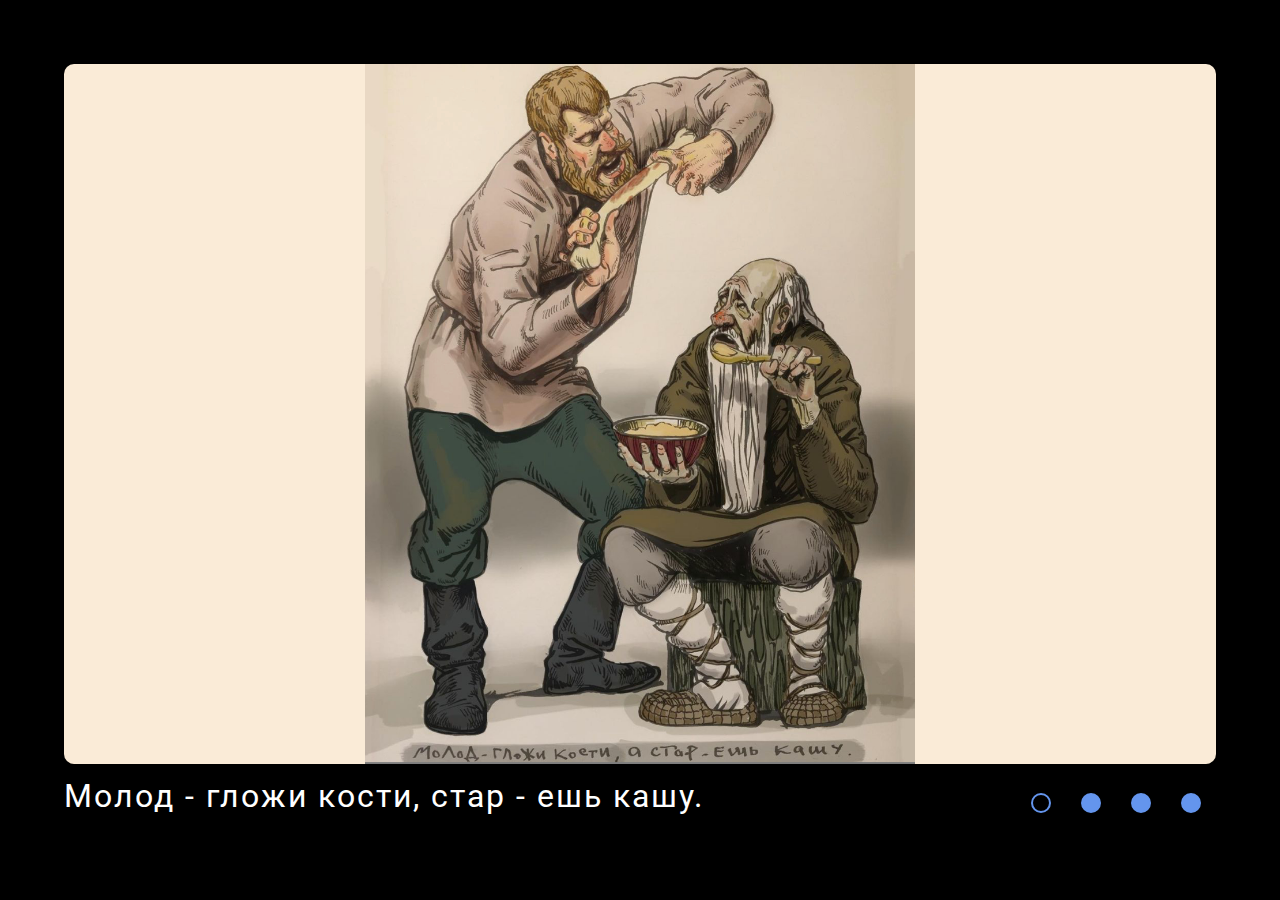
==== index.html @ d12efa88 "feat: add first slide" ====
<!DOCTYPE html>
<html lang="en">
<head>
  <meta charset="UTF-8">
  <meta http-equiv="X-UA-Compatible" content="IE=edge">
  <meta name="viewport" content="width=device-width, initial-scale=1.0">
  <link rel="preconnect" href="https://fonts.googleapis.com">
  <link rel="preconnect" href="https://fonts.gstatic.com" crossorigin>
  <link href="https://fonts.googleapis.com/css2?family=Roboto:wght@100;300;500;700&display=swap" rel="stylesheet">
  <link href="https://fonts.googleapis.com/css2?family=Forum&display=swap" rel="stylesheet">
  <link rel="stylesheet" href="reset.css">
  <link rel="stylesheet" href="style.css">
  <title>Russian Proverbs by Alexander Ryzhkin</title>
</head>
<body>
  <main class="mem-slider">
    <div class="mem-slider-container" id="mem-container">
      <div class="photo-container" id="photo-container">
        <img class="illustration active" src="assets/mem-slider-0.png">
        <img class="illustration" src="assets/mem-slider-1.png">
        <img class="illustration" src="assets/mem-slider-2.png">
        <img class="illustration" src="assets/mem-slider-3.png">
      </div>
      <div class="mems-and-bullets">
        <div class="mems">
          <div class="mem active" id="active-mem">
            <p class="mem-text">Молод - гложи кости, стар - ешь кашу.</p>
          </div>
          <div class="mem"></div>
          <div class="mem"></div>
          <div class="mem"></div>
        </div>
        <div class="slider-bullets">
          <div class="slider-bullet active" id="active-bullet"></div>
          <div class="slider-bullet"></div>
          <div class="slider-bullet"></div>
          <div class="slider-bullet"></div>
        </div>
      </div>
    </div> 
         
  </main>
</body>
</html>
---- style.css ----
html {
  scroll-behavior: smooth;  
  box-sizing: border-box;
}

body {
  font-family: "Roboto", "Georgia", "serif";
  font-weight: lighter;
  line-height: 130%;
}

*, *::before, *::after {
  box-sizing: inherit;
}

html, 
body {
    overflow-x: hidden; 
}

main {
  width: 100%;
  height: 100vh;
  padding-top: 4rem;
  display: flex;
  flex-direction: column;
  /* justify-content: center; */
  background-color: black;
  overflow: hidden;
}
.mem-slider-container {
  width: 100%;
  margin: 0 auto;
  display: flex; 
  flex-direction: column;
  justify-content: center;
  align-items: center;
}
.ryzhkin {
  color: white;
  margin: 60px 0;
  font-size: 3rem;
}
.photo-container {
  width: 90%;
  margin: 0 auto;
  background-color: antiquewhite;
  /* height: ; */
  /* margin: 0 auto; */
  /* align-self: center; */
  border-radius: 10px;
}
img {
  width: 550px;
  height: 700px;
  display: none;
  /* border-radius: 10px; */
  margin: 0 auto;
}
img.active {
  display: block;
}

.mem {
  color: white;
  font-size: 2rem;
  font-weight: bolder;
  letter-spacing: 2px;
  margin: 30px auto;
}
.mems-and-bullets {
  width: 90%;
  height: 4rem;
  display: flex;
  flex-direction: row;
  align-items: center;
}
.mems {
  margin-right: auto;
}

.slider-bullets {
  display: flex;
  flex-direction: row;
  align-self: flex-end;
}
.slider-bullet {
  width: 20px;
  height: 20px;
  margin: 15px;
  border-radius: 50%;
  border: 2px solid cornflowerblue;
  background-color:cornflowerblue;
}
.slider-bullet.active {
  background-color: black;
}
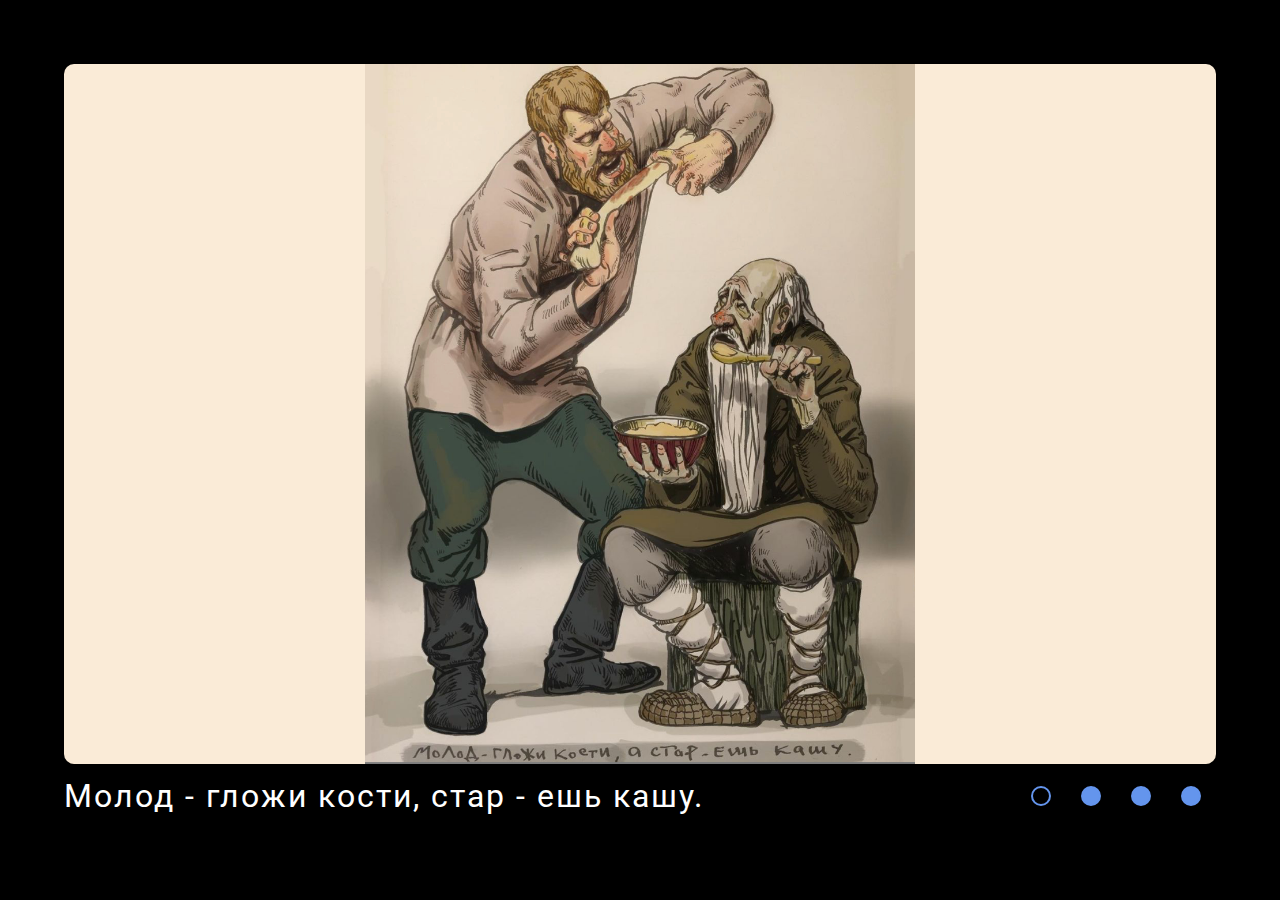
==== commit e3af94f0: "feat: add large cursor area" ====
--- a/index.html
+++ b/index.html
@@ -16,7 +16,7 @@
   <main class="mem-slider">
     <div class="mem-slider-container" id="mem-container">
       <div class="photo-container" id="photo-container">
-        <img class="illustration active" src="assets/mem-slider-0.png">
+        <img class="illustration active" id="current-illustration" src="assets/mem-slider-0.png">
         <img class="illustration" src="assets/mem-slider-1.png">
         <img class="illustration" src="assets/mem-slider-2.png">
         <img class="illustration" src="assets/mem-slider-3.png">
@@ -24,21 +24,30 @@
       <div class="mems-and-bullets">
         <div class="mems">
           <div class="mem active" id="active-mem">
-            <p class="mem-text">Молод - гложи кости, стар - ешь кашу.</p>
+            <p id="mem-text">Молод - гложи кости, стар - ешь кашу.</p>
           </div>
           <div class="mem"></div>
           <div class="mem"></div>
           <div class="mem"></div>
         </div>
         <div class="slider-bullets">
-          <div class="slider-bullet active" id="active-bullet"></div>
-          <div class="slider-bullet"></div>
-          <div class="slider-bullet"></div>
-          <div class="slider-bullet"></div>
+          <div class="slider-bullet " id="active-bullet">
+            <div class="bullet active"></div>
+          </div>
+          <div class="slider-bullet">
+            <div class="bullet"></div>
+          </div>
+          <div class="slider-bullet">
+            <div class="bullet"></div>
+          </div>
+          <div class="slider-bullet">
+            <div class="bullet"></div>
+          </div>
         </div>
       </div>
     </div> 
          
   </main>
 </body>
+<script src="main.js"></script>
 </html>--- a/style.css
+++ b/style.css
@@ -82,16 +82,24 @@
 .slider-bullets {
   display: flex;
   flex-direction: row;
-  align-self: flex-end;
 }
+
 .slider-bullet {
+  padding: 10px;
+  cursor: pointer;
+}
+.bullet {
   width: 20px;
   height: 20px;
-  margin: 15px;
+  margin: 5px;
   border-radius: 50%;
   border: 2px solid cornflowerblue;
   background-color:cornflowerblue;
 }
-.slider-bullet.active {
+.bullet:hover {
+  background-color: antiquewhite;
+  border: 2px solid antiquewhite;
+}
+.bullet.active {
   background-color: black;
 }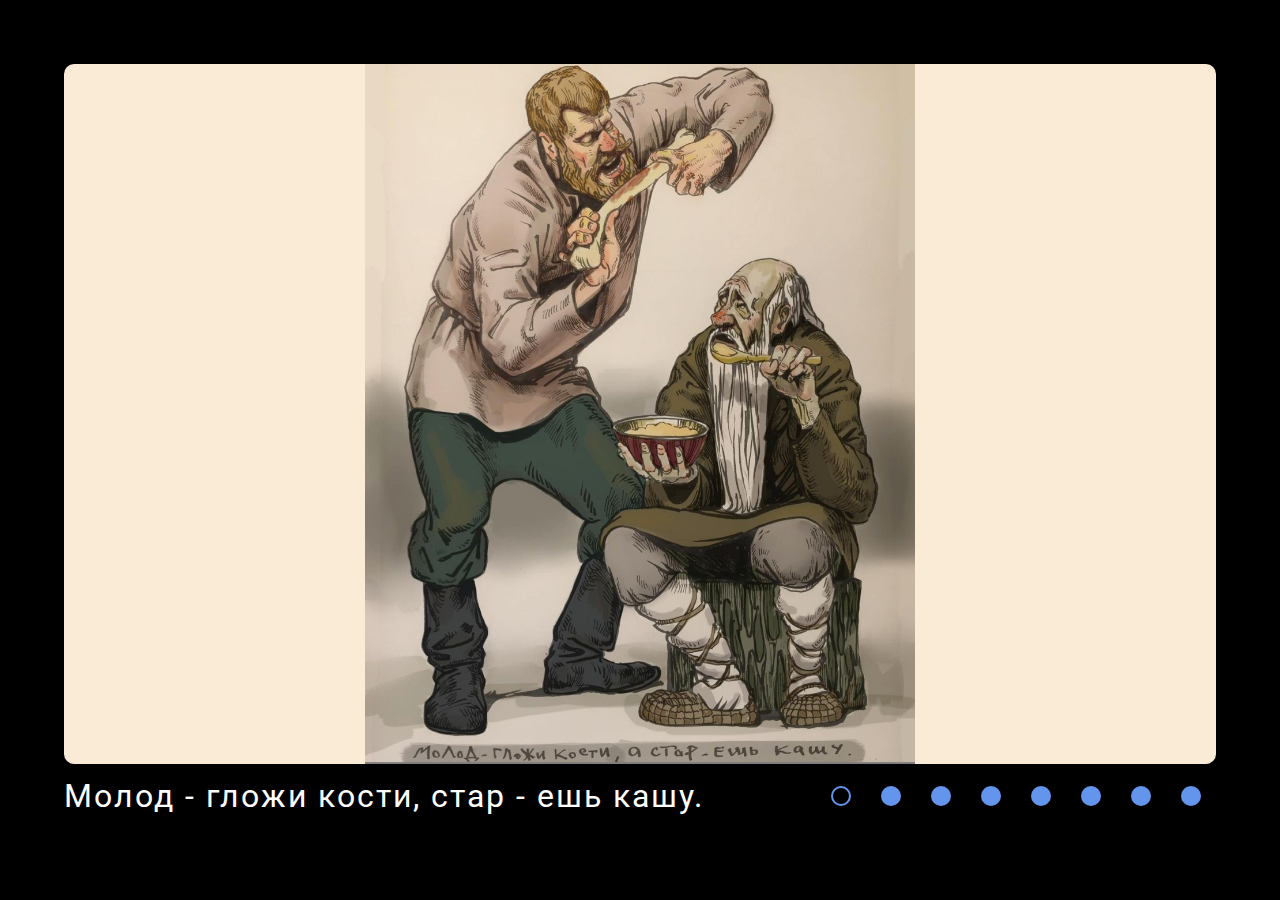
==== commit 3579b6f8: "feat: add more mems" ====
--- a/index.html
+++ b/index.html
@@ -31,8 +31,20 @@
           <div class="mem"></div>
         </div>
         <div class="slider-bullets">
-          <div class="slider-bullet " id="active-bullet">
+          <div class="slider-bullet" id="active-bullet">
             <div class="bullet active"></div>
+          </div>
+          <div class="slider-bullet">
+            <div class="bullet"></div>
+          </div>
+          <div class="slider-bullet">
+            <div class="bullet"></div>
+          </div>
+          <div class="slider-bullet">
+            <div class="bullet"></div>
+          </div>
+          <div class="slider-bullet">
+            <div class="bullet"></div>
           </div>
           <div class="slider-bullet">
             <div class="bullet"></div>
--- a/style.css
+++ b/style.css
@@ -53,6 +53,7 @@
 img {
   width: 550px;
   height: 700px;
+  margin: 20px auto;
   display: none;
   /* border-radius: 10px; */
   margin: 0 auto;
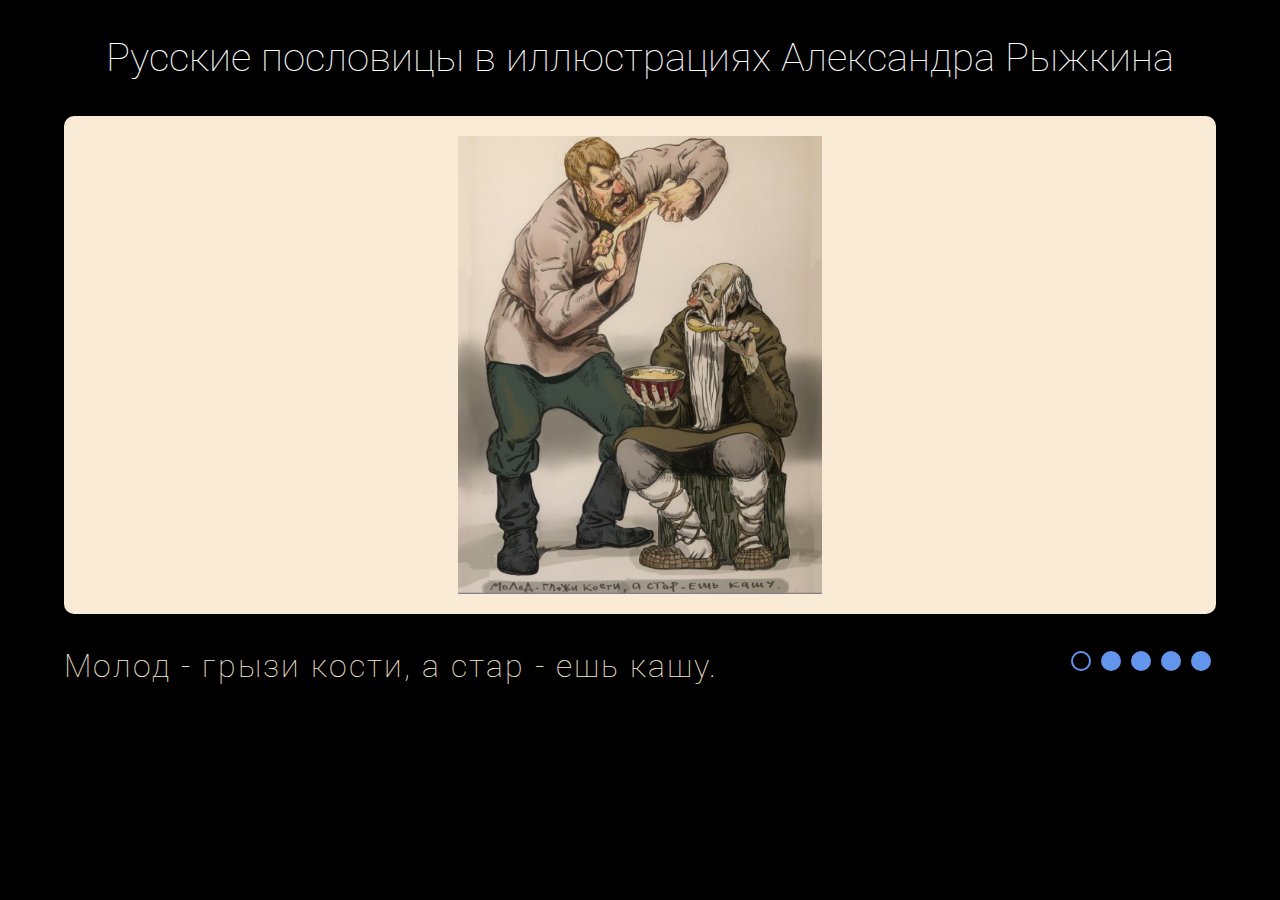
==== commit e5cc95cc: "refactor: create the slider using pure css" ====
--- a/index.html
+++ b/index.html
@@ -15,51 +15,53 @@
 <body>
   <main class="mem-slider">
     <div class="mem-slider-container" id="mem-container">
-      <div class="photo-container" id="photo-container">
-        <img class="illustration active" id="current-illustration" src="assets/mem-slider-0.png">
-        <img class="illustration" src="assets/mem-slider-1.png">
-        <img class="illustration" src="assets/mem-slider-2.png">
-        <img class="illustration" src="assets/mem-slider-3.png">
-      </div>
-      <div class="mems-and-bullets">
-        <div class="mems">
-          <div class="mem active" id="active-mem">
-            <p id="mem-text">Молод - гложи кости, стар - ешь кашу.</p>
-          </div>
-          <div class="mem"></div>
-          <div class="mem"></div>
-          <div class="mem"></div>
+      <div class="ryzhkin">Русские пословицы в иллюстрациях Александра Рыжкина</div>
+      
+      <input type="radio" name="radio" id="radio-1" checked>
+      <input type="radio" name="radio" id="radio-2">
+      <input type="radio" name="radio" id="radio-3">
+      <input type="radio" name="radio" id="radio-4">
+      <input type="radio" name="radio" id="radio-5">
+      <input type="radio" name="radio" id="radio-6">
+
+      <div class="image-window">        
+        <div class="images-wrapper">          
+          <img class="illustration" id="current-illustration" src="assets/mem-slider-0.png">          
+          <img class="illustration" src="assets/mem-slider-1.png">
+          <img class="illustration" src="assets/mem-slider-2.png">
+          <img class="illustration" src="assets/mem-slider-3.png">
+          <img class="illustration" src="assets/mem-slider-4.png">
+          <img class="illustration" src="assets/mem-slider-5.png">
         </div>
-        <div class="slider-bullets">
-          <div class="slider-bullet" id="active-bullet">
-            <div class="bullet active"></div>
-          </div>
-          <div class="slider-bullet">
-            <div class="bullet"></div>
-          </div>
-          <div class="slider-bullet">
-            <div class="bullet"></div>
-          </div>
-          <div class="slider-bullet">
-            <div class="bullet"></div>
-          </div>
-          <div class="slider-bullet">
-            <div class="bullet"></div>
-          </div>
-          <div class="slider-bullet">
-            <div class="bullet"></div>
-          </div>
-          <div class="slider-bullet">
-            <div class="bullet"></div>
-          </div>
-          <div class="slider-bullet">
-            <div class="bullet"></div>
+      </div>             
+
+
+      <div class="mems-and-bullets">        
+        <div class="mem-window">          
+          <div class="mems-wrapper">
+            <div class="proverb" id="mem-1">Молод - грызи кости, а стар - ешь кашу.</div>
+            <div class="proverb" id="mem-2">Близко локоть, да не укусишь.&nbsp; &nbsp; &nbsp; &nbsp; &nbsp;&nbsp;&nbsp;&nbsp;&nbsp;&nbsp;&nbsp;&nbsp;&nbsp;&nbsp;&nbsp;&nbsp;&nbsp;&nbsp;&nbsp;&nbsp;&nbsp;&nbsp;&nbsp;&nbsp;&nbsp;</div>
+            <div class="proverb" id="mem-3">Сшито на одного, так на двоих не наденешь.</div>
+            <div class="proverb">Федул всех надул, а Фетис на суку повис.</div>
+            <div class="proverb">Ученому и книги в руки.</div>
           </div>
         </div>
+
+        <div class="slider-bullets">
+          <label for="radio-1" class="bullet" id="bullet-1">
+          </label>
+          <label for="radio-2" class="bullet" id="bullet-2">
+          </label>
+          <label for="radio-3" class="bullet" id="bullet-3">
+          </label>
+          <label for="radio-4" class="bullet" id="bullet-4">
+          </label>
+          <label for="radio-5" class="bullet" id="bullet-5">
+          </label>
+        </div>
       </div>
-    </div> 
+    </div>   
          
   </main>
 </body>
-<script src="main.js"></script>
 </html>--- a/style.css
+++ b/style.css
@@ -21,12 +21,12 @@
 main {
   width: 100%;
   height: 100vh;
-  padding-top: 4rem;
-  display: flex;
-  flex-direction: column;
-  /* justify-content: center; */
+  padding-top: 2rem;
   background-color: black;
   overflow: hidden;
+}
+input {
+  display: none;
 }
 .mem-slider-container {
   width: 100%;
@@ -38,46 +38,51 @@
 }
 .ryzhkin {
   color: white;
-  margin: 60px 0;
+  padding: 0 1rem;
   font-size: 3rem;
-}
-.photo-container {
+  line-height: 130%;
+  text-align: center;
+  padding-bottom: 2rem;
+}
+
+.image-window {
   width: 90%;
   margin: 0 auto;
   background-color: antiquewhite;
-  /* height: ; */
-  /* margin: 0 auto; */
-  /* align-self: center; */
   border-radius: 10px;
+  overflow: hidden;
+}
+.images-wrapper {
+  width: 500%;
+  display: flex;
 }
 img {
-  width: 550px;
-  height: 700px;
-  margin: 20px auto;
-  display: none;
-  /* border-radius: 10px; */
+  width: 7%;
+  padding: 20px;
   margin: 0 auto;
-}
-img.active {
-  display: block;
-}
-
-.mem {
-  color: white;
-  font-size: 2rem;
-  font-weight: bolder;
-  letter-spacing: 2px;
-  margin: 30px auto;
-}
+  border-radius: 10px;
+  transition: all 0.5s ease;
+}
+
 .mems-and-bullets {
   width: 90%;
-  height: 4rem;
-  display: flex;
-  flex-direction: row;
-  align-items: center;
-}
-.mems {
-  margin-right: auto;
+  padding: 2rem 0;
+  display: flex;
+}
+.mem-window {
+  overflow: hidden;
+}
+.mems-wrapper {
+  width: 500%;
+  display: flex;
+  color: antiquewhite;
+  font-size: 2rem;
+  letter-spacing: 2px;
+  line-height: 130%;
+}
+.mems-wrapper > div {
+  width: 100%;
+  transition: all 0.5s ease;
 }
 
 .slider-bullets {
@@ -101,6 +106,186 @@
   background-color: antiquewhite;
   border: 2px solid antiquewhite;
 }
-.bullet.active {
+.bullet:checked {
   background-color: black;
+}
+.bullet:active {
+  background: none;
+}
+
+#radio-1:checked ~ .image-window #current-illustration {
+  margin-left: 6.5%;
+}
+#radio-2:checked ~ .image-window #current-illustration {
+  margin-left: -13.5%;
+}
+#radio-3:checked ~ .image-window #current-illustration {
+  margin-left: -44.5%;
+}
+#radio-4:checked ~ .image-window #current-illustration {
+  margin-left: -101.5%;
+}
+#radio-5:checked ~ .image-window #current-illustration {
+  margin-left: -233.5%;
+}
+
+#radio-1:checked ~ .mems-and-bullets #mem-1 {
+  margin-left: 0%;
+  margin-right: 10%;
+}
+
+#radio-2:checked ~ .mems-and-bullets #mem-1 {
+  margin-left: -25%;
+}
+#radio-3:checked ~ .mems-and-bullets #mem-1 {
+  margin-left: -66%;
+}
+#radio-4:checked ~ .mems-and-bullets #mem-1 {
+  margin-left: -150%;
+}
+#radio-5:checked ~ .mems-and-bullets #mem-1 {
+  margin-left: -400%;
+}
+#radio-1:checked ~ .mems-and-bullets #bullet-1,
+#radio-2:checked ~ .mems-and-bullets #bullet-2,
+#radio-3:checked ~ .mems-and-bullets #bullet-3,
+#radio-4:checked ~ .mems-and-bullets #bullet-4,
+#radio-5:checked ~ .mems-and-bullets #bullet-5 {
+  background: none;
+}
+
+@media (max-width: 1500px) {
+  .ryzhkin {
+    font-size: 2.5rem;
+  }
+}
+@media (max-width: 1220px) {
+  .ryzhkin {
+    font-size: 2rem;
+  }
+  .mems-wrapper {
+    font-size: 1.5rem;
+  }
+}
+
+@media (max-width: 1024px) {
+  main {
+    height: 100%;
+  }
+  .mems-and-bullets {
+    flex-direction: column-reverse;
+    justify-content: center;
+    align-items: center;
+  }
+  img {
+    width: 18%;
+    padding-left: 4rem;
+    padding-right: 4rem;
+  }
+  .mem-window {
+    text-align: center;
+  }
+  .slider-bullets {
+    padding-top: 0;
+    padding-bottom: 20px;
+  }
+  .ryzhkin {
+    padding-bottom: 1.5rem;
+  }
+  .mem-window {
+    margin: 0 auto;
+  }
+  .mem {
+    padding-right: 0;
+  }
+  
+  #radio-1:checked ~ .image-window #current-illustration {
+    margin-left: 1%;
+  }
+  #radio-2:checked ~ .image-window #current-illustration {
+    margin-left: -19%;
+  }
+  #radio-3:checked ~ .image-window #current-illustration {
+    margin-left: -50.5%;
+  }
+  #radio-4:checked ~ .image-window #current-illustration {
+    margin-left: -107%;
+  }
+  #radio-5:checked ~ .image-window #current-illustration {
+    margin-left: -239%;
+  }
+
+  #radio-1:checked ~ .mems-and-bullets #mem-1 {
+    margin-left: 0%;
+  }  
+  #radio-2:checked ~ .mems-and-bullets #mem-1 {
+    margin-left: -25%;
+  }
+  #radio-3:checked ~ .mems-and-bullets #mem-1 {
+    margin-left: -80%;
+  }
+  #radio-4:checked ~ .mems-and-bullets #mem-1 {
+    margin-left: -199%;
+  }
+  #radio-5:checked ~ .mems-and-bullets #mem-1 {
+    margin-left: -440%;
+  }
+}
+
+@media (max-width: 620px) {
+  .mem {
+    font-size: 1rem;
+  }
+  .slider-bullet {
+    padding: 5px;
+  }
+  .ryzhkin {
+    font-size: 1.5rem;
+    padding-bottom: 1rem;
+  }
+  .mems-wrapper > div {
+    width: 20%;
+  }
+  .bullet {
+    width: 15px;
+    height: 15px;
+  }
+  img {
+    width: 19%;
+  }
+  #radio-1:checked ~ .mems-and-bullets #mem-1 {
+    margin-left: 1%;
+  }  
+  #radio-2:checked ~ .mems-and-bullets #mem-1 {
+    margin-left: -20%;
+  }
+  #radio-3:checked ~ .mems-and-bullets #mem-1 {
+    margin-left: -40%;
+  }
+  #radio-4:checked ~ .mems-and-bullets #mem-1 {
+    margin-left: -60%;
+  }
+  #radio-5:checked ~ .mems-and-bullets #mem-1 {
+    margin-left: -80%;
+  }
+}
+@media (max-width: 550px) {
+  .mems-wrapper > div {
+    width: 90vw;
+  }
+  #radio-1:checked ~ .mems-and-bullets #mem-1 {
+    margin-left: 0;
+  }  
+  #radio-2:checked ~ .mems-and-bullets #mem-1 {
+    margin-left: -4%;
+  }
+  #radio-3:checked ~ .mems-and-bullets #mem-1 {
+    margin-left: -8%;
+  }
+  #radio-4:checked ~ .mems-and-bullets #mem-1 {
+    margin-left: -12%;
+  }
+  #radio-5:checked ~ .mems-and-bullets #mem-1 {
+    margin-left: -16%;
+  }
 }